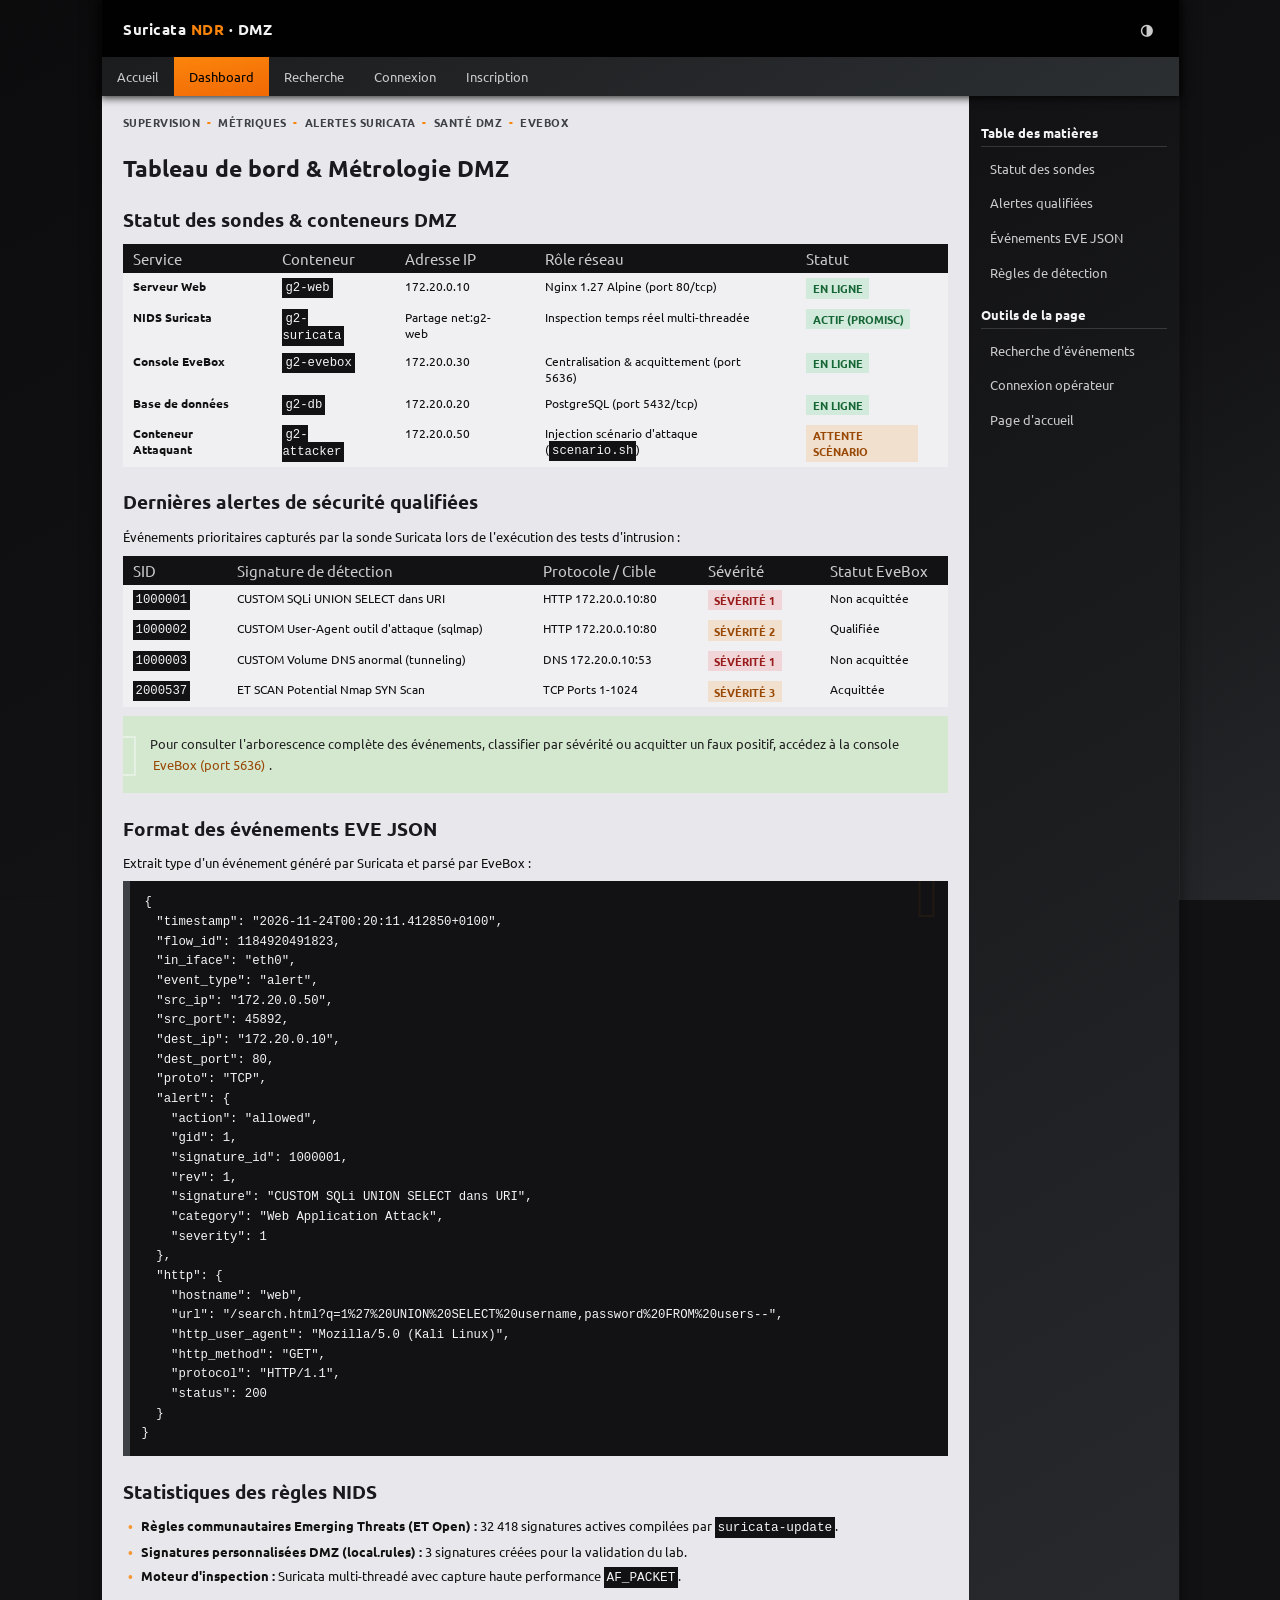
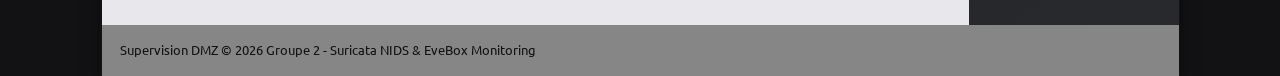
==== dmz/web/dashboard.html @ f6759436 "feat: Finalisation de page web et validation de config du serveur web" ====
<!DOCTYPE html>
<html lang="fr">

<head>
  <meta charset="utf-8">
  <meta name="viewport" content="width=device-width, initial-scale=1.0">
  <title>Tableau de Bord &amp; Métrologie DMZ - Groupe 2</title>
  <link rel="stylesheet" href="style.css">
</head>

<body>

  <!-- ===  HEADER  === -->
  <header>
    <div class="topbar">
      <a href="index.html" class="logo-link">
        <img src="Logo cyber NDR DMZ Suricata futuriste.png" alt="Logo" onerror="this.style.display='none'">
        <span class="site-title">Suricata <span class="accent">NDR</span> · DMZ</span>
      </a>
      <div class="topbar-right">
        <button class="theme-toggle" onclick="document.documentElement.classList.toggle('dark')"
          title="Basculer le thème">&#9681;</button>
        <button class="menu-toggle" onclick="document.querySelector('.navbar').classList.toggle('open')"
          title="Menu">&#9776;</button>
      </div>
    </div>
    <nav class="navbar">
      <a href="index.html">Accueil</a>
      <a href="dashboard.html" class="active">Dashboard</a>
      <a href="search.html">Recherche</a>
      <a href="login.html">Connexion</a>
      <a href="register.html">Inscription</a>
    </nav>
  </header>

  <!-- ===  PAGE BODY  === -->
  <div class="page-body">

    <main>
      <div class="tags">
        <span class="tag">Supervision</span>
        <span class="tag">Métriques</span>
        <span class="tag">Alertes Suricata</span>
        <span class="tag">Santé DMZ</span>
        <span class="tag">EveBox</span>
      </div>

      <h1>Tableau de bord &amp; Métrologie DMZ</h1>

      <!-- Statut des composants -->
      <div class="section" id="sondes">
        <h2>Statut des sondes &amp; conteneurs DMZ</h2>
        <table>
          <thead>
            <tr>
              <th>Service</th>
              <th>Conteneur</th>
              <th>Adresse IP</th>
              <th>Rôle réseau</th>
              <th>Statut</th>
            </tr>
          </thead>
          <tbody>
            <tr>
              <td><strong>Serveur Web</strong></td>
              <td><code>g2-web</code></td>
              <td>172.20.0.10</td>
              <td>Nginx 1.27 Alpine (port 80/tcp)</td>
              <td><span class="badge-status badge-ok">EN LIGNE</span></td>
            </tr>
            <tr>
              <td><strong>NIDS Suricata</strong></td>
              <td><code>g2-suricata</code></td>
              <td>Partage net:g2-web</td>
              <td>Inspection temps réel multi-threadée</td>
              <td><span class="badge-status badge-ok">ACTIF (PROMISC)</span></td>
            </tr>
            <tr>
              <td><strong>Console EveBox</strong></td>
              <td><code>g2-evebox</code></td>
              <td>172.20.0.30</td>
              <td>Centralisation &amp; acquittement (port 5636)</td>
              <td><span class="badge-status badge-ok">EN LIGNE</span></td>
            </tr>
            <tr>
              <td><strong>Base de données</strong></td>
              <td><code>g2-db</code></td>
              <td>172.20.0.20</td>
              <td>PostgreSQL (port 5432/tcp)</td>
              <td><span class="badge-status badge-ok">EN LIGNE</span></td>
            </tr>
            <tr>
              <td><strong>Conteneur Attaquant</strong></td>
              <td><code>g2-attacker</code></td>
              <td>172.20.0.50</td>
              <td>Injection scénario d'attaque (<code>scenario.sh</code>)</td>
              <td><span class="badge-status badge-warn">ATTENTE SCÉNARIO</span></td>
            </tr>
          </tbody>
        </table>
      </div>

      <!-- Alertes qualifiées -->
      <div class="section" id="alertes">
        <h2>Dernières alertes de sécurité qualifiées</h2>
        <p>Événements prioritaires capturés par la sonde Suricata lors de l'exécution des tests d'intrusion :</p>
        <table>
          <thead>
            <tr>
              <th>SID</th>
              <th>Signature de détection</th>
              <th>Protocole / Cible</th>
              <th>Sévérité</th>
              <th>Statut EveBox</th>
            </tr>
          </thead>
          <tbody>
            <tr>
              <td><code>1000001</code></td>
              <td>CUSTOM SQLi UNION SELECT dans URI</td>
              <td>HTTP 172.20.0.10:80</td>
              <td><span class="badge-status badge-crit">SÉVÉRITÉ 1</span></td>
              <td>Non acquittée</td>
            </tr>
            <tr>
              <td><code>1000002</code></td>
              <td>CUSTOM User-Agent outil d'attaque (sqlmap)</td>
              <td>HTTP 172.20.0.10:80</td>
              <td><span class="badge-status badge-warn">SÉVÉRITÉ 2</span></td>
              <td>Qualifiée</td>
            </tr>
            <tr>
              <td><code>1000003</code></td>
              <td>CUSTOM Volume DNS anormal (tunneling)</td>
              <td>DNS 172.20.0.10:53</td>
              <td><span class="badge-status badge-crit">SÉVÉRITÉ 1</span></td>
              <td>Non acquittée</td>
            </tr>
            <tr>
              <td><code>2000537</code></td>
              <td>ET SCAN Potential Nmap SYN Scan</td>
              <td>TCP Ports 1-1024</td>
              <td><span class="badge-status badge-warn">SÉVÉRITÉ 3</span></td>
              <td>Acquittée</td>
            </tr>
          </tbody>
        </table>

        <div class="note tip">
          <p>Pour consulter l'arborescence complète des événements, classifier par sévérité ou acquitter un faux
            positif, accédez à la console <a href="http://127.0.0.1:5636" target="_blank" rel="noopener">EveBox (port
              5636)</a>.</p>
        </div>
      </div>

      <!-- Événement EVE JSON brut -->
      <div class="section" id="eve-json">
        <h2>Format des événements EVE JSON</h2>
        <p>Extrait type d'un événement généré par Suricata et parsé par EveBox :</p>
        <pre><code>{
  "timestamp": "2026-11-24T00:20:11.412850+0100",
  "flow_id": 1184920491823,
  "in_iface": "eth0",
  "event_type": "alert",
  "src_ip": "172.20.0.50",
  "src_port": 45892,
  "dest_ip": "172.20.0.10",
  "dest_port": 80,
  "proto": "TCP",
  "alert": {
    "action": "allowed",
    "gid": 1,
    "signature_id": 1000001,
    "rev": 1,
    "signature": "CUSTOM SQLi UNION SELECT dans URI",
    "category": "Web Application Attack",
    "severity": 1
  },
  "http": {
    "hostname": "web",
    "url": "/search.html?q=1%27%20UNION%20SELECT%20username,password%20FROM%20users--",
    "http_user_agent": "Mozilla/5.0 (Kali Linux)",
    "http_method": "GET",
    "protocol": "HTTP/1.1",
    "status": 200
  }
}</code></pre>
      </div>

      <!-- Règles de détection -->
      <div class="section" id="regles-stats">
        <h2>Statistiques des règles NIDS</h2>
        <ul>
          <li><strong>Règles communautaires Emerging Threats (ET Open) :</strong> 32 418 signatures actives compilées
            par <code>suricata-update</code>.</li>
          <li><strong>Signatures personnalisées DMZ (local.rules) :</strong> 3 signatures créées pour la validation du
            lab.</li>
          <li><strong>Moteur d'inspection :</strong> Suricata multi-threadé avec capture haute performance
            <code>AF_PACKET</code>.
          </li>
        </ul>
      </div>

    </main>

    <!-- ===  SIDEBAR  === -->
    <aside class="sidebar">
      <div class="sidebar-section">
        <h3>Table des matières</h3>
        <ul>
          <li><a href="#sondes">Statut des sondes</a></li>
          <li><a href="#alertes">Alertes qualifiées</a></li>
          <li><a href="#eve-json">Événements EVE JSON</a></li>
          <li><a href="#regles-stats">Règles de détection</a></li>
        </ul>
      </div>

      <div class="sidebar-section">
        <h3>Outils de la page</h3>
        <ul>
          <li><a href="search.html">Recherche d'événements</a></li>
          <li><a href="login.html">Connexion opérateur</a></li>
          <li><a href="index.html">Page d'accueil</a></li>
        </ul>
      </div>
    </aside>

  </div>

  <!-- ===  FOOTER  === -->
  <footer>
    <p>Supervision DMZ &copy; 2026 Groupe 2 - Suricata NIDS &amp; EveBox Monitoring</p>
  </footer>

</body>

</html>
---- dmz/web/style.css ----
/* ======================================================================
   Portail DMZ – Groupe 2 – Suricata & EveBox
   Design « documentation » en gris, dérivé d'ubuntu-fr
   Palette logo : #010101 #121214 #FB850B #F16905 #994906 #4C2406
                  #F4F4F5 #CBCBCC #3D4145 #868686
   ====================================================================== */

/* --- Google Fonts (Ubuntu + Ubuntu Mono) --- */
@import url('https://fonts.googleapis.com/css2?family=Ubuntu:ital,wght@0,400;0,700&family=Ubuntu+Mono&display=swap');

/* ===  1. Variables  === */
:root {
  /* palette logo — neutres */
  --noir-profond: #010101;
  --anthracite: #121214;
  --gris-acier: #3D4145;
  --gris-moyen: #868686;
  --gris-clair: #CBCBCC;
  --blanc: #F4F4F5;
  --gris-cellule: #F0F0F2;
  --texte: #111111;

  /* palette logo — orange */
  --orange-vif: #FB850B;
  --orange-profond: #F16905;
  --orange-brule: #994906;
  --brun-sombre: #4C2406;

  /* tons dérivés pour le contenu clair */
  --fond-contenu: #E8E8EC;
  --gris-titre: #1A1A1E;

  /* notes (tons chauds assortis à la palette) */
  --tip: #D4E8D0;
  --info: #D0DBE8;
  --warning: #F2D6C4;
  --important: #E0E0E4;
  --help: #D8E4D6;

  font-size: min(15px, calc(12px + .3vw));
}

/* ===  2. Reset  === */
*,
*::before,
*::after {
  box-sizing: border-box;
  margin: 0;
  padding: 0;
}

/* ===  3. html / body  === */
html {
  background: linear-gradient(150deg, var(--noir-profond) -100%, var(--anthracite) 60%, var(--gris-acier) 150%) fixed;
  background-color: var(--anthracite);
  font-family: ubuntu, "Trebuchet MS", "Open Sans", sans-serif;
  color: var(--texte);
  min-height: 100%;
}

body {
  width: min(1080px, calc(100% - 0.5rem));
  margin: 0 auto;
  padding-left: 0.1rem;
  padding-right: 0.1rem;
  box-shadow: 0 0 15px rgba(0, 0, 0, .5);
  display: flex;
  flex-direction: column;
  min-height: 100vh;
}

/* ===  4. Header – topbar + navbar  === */
body>header {
  position: sticky;
  top: 0;
  z-index: 100;
  box-shadow: 0 0 8px 2px rgba(0, 0, 0, .8);
}

/* Topbar = #010101, identical to logo background → logo melts in */
.topbar {
  background: var(--noir-profond);
  height: 3.8rem;
  display: flex;
  align-items: center;
  justify-content: space-between;
  padding: 0 1.2rem;
}

.topbar .logo-link {
  display: flex;
  align-items: center;
  gap: .6rem;
  text-decoration: none;
  color: var(--blanc);
  font-size: 1rem;
  font-weight: 700;
}

.topbar .logo-link:hover {
  background: transparent;
}

/* Logo blends seamlessly on #010101 */
.topbar .logo-link img {
  height: 38px;
  width: auto;
  display: block;
  border: none;
  outline: none;
  mix-blend-mode: lighten;
}

.topbar .logo-link .site-title {
  letter-spacing: .5px;
}

.topbar .logo-link .site-title .accent {
  color: var(--orange-vif);
}

.topbar-right {
  display: flex;
  align-items: center;
  gap: 1rem;
}

.topbar-right .theme-toggle {
  background: none;
  border: none;
  color: var(--gris-clair);
  font-size: 1rem;
  cursor: pointer;
  padding: .3rem .5rem;
}

.topbar-right .theme-toggle:hover {
  color: #fff;
}

.navbar {
  background: linear-gradient(150deg, var(--noir-profond) -150%, var(--gris-acier) 200%);
  display: flex;
  align-items: stretch;
  overflow-x: auto;
}

.navbar a {
  display: flex;
  align-items: center;
  padding: 0 1rem;
  height: 2.6rem;
  font-size: .88rem;
  color: var(--gris-clair);
  text-decoration: none;
  white-space: nowrap;
  transition: background .15s, color .15s;
}

.navbar a:hover {
  color: #fff;
  background: var(--gris-acier);
}

.navbar a.active {
  color: var(--noir-profond);
  background: linear-gradient(170deg, var(--orange-vif), var(--orange-profond));
}

/* ===  5. Main: content + sidebar  === */
.page-body {
  display: grid;
  grid-template-columns: 1fr 14rem;
  grid-template-areas: 'content sidebar';
  flex: 1;
}

main {
  grid-area: content;
  background: var(--fond-contenu);
  padding: 1.2rem 1.4rem;
}

/* ===  6. Sidebar  === */
.sidebar {
  grid-area: sidebar;
  background: linear-gradient(150deg, var(--anthracite), var(--gris-acier) 200%);
  color: var(--gris-clair);
  padding: 1rem .8rem;
  overflow-y: auto;
  font-size: .8rem;
}

.sidebar-section {
  margin-bottom: 1.2rem;
}

.sidebar-section h3 {
  font-size: .88rem;
  font-weight: 700;
  color: var(--blanc);
  margin-bottom: .4rem;
  padding-bottom: .25rem;
  border-bottom: 1px solid rgba(255, 255, 255, .15);
}

.sidebar-section ul {
  list-style: none;
  padding-left: 0;
}

.sidebar-section li {
  margin-bottom: .25rem;
}

.sidebar-section ul>li::before,
.sidebar ul>li::before,
.sidebar li::before {
  content: none;
}

.sidebar-section li.level2 {
  padding-left: 1.2em;
}

.sidebar-section a {
  display: block;
  padding: .35rem .6rem;
  color: var(--gris-clair);
  text-decoration: none;
  transition: color .15s, background .15s;
}

.sidebar-section a:hover {
  color: var(--orange-vif);
  background: rgba(255, 255, 255, .08);
}

/* ===  7. Typography  === */
p {
  font-size: .85rem;
  line-height: 1.6em;
  margin: .5em 0;
}

h1,
h2,
h3,
h4,
h5,
h6 {
  color: var(--gris-titre);
  font-weight: bold;
  line-height: 1.4em;
}

h1 {
  font-size: 1.5rem;
  margin: 1em 0 .8em;
}

h2 {
  font-size: 1.25rem;
  margin: 1.2em 0 .6em;
}

h3 {
  font-size: 1.05rem;
  margin: 1em 0 .5em;
}

h4 {
  font-size: .9rem;
  margin: .8em 0 .4em;
}

h5 {
  font-size: .9rem;
  margin: .6em 0 .3em;
}

h6 {
  font-size: .9rem;
  margin: .5em 0 .2em;
}

h1:first-child {
  margin-top: .5em;
}

/* ===  8. Links  === */
a {
  color: var(--orange-brule);
  text-decoration: none;
  padding: .1rem .25rem;
  transition: background .15s, color .15s;
}

a:hover {
  color: #fff;
  background: var(--orange-vif);
}

/* ===  9. Lists  === */
ul,
ol {
  padding-left: 1.2em;
  list-style: none;
}

ul>li,
ol>li {
  position: relative;
  margin-bottom: .3em;
  line-height: 1.6em;
  font-size: .85rem;
}

ul>li::before {
  content: '\2022';
  color: var(--orange-vif);
  opacity: .8;
  position: absolute;
  left: -1em;
  font-weight: bold;
}

ol {
  counter-reset: ol-counter;
}

ol>li {
  counter-increment: ol-counter;
}

ol>li::before {
  content: counter(ol-counter) '.';
  color: var(--orange-vif);
  font-weight: bold;
  font-size: .8em;
  position: absolute;
  left: -1.8em;
  text-align: right;
  width: 1.4em;
}

/* ===  10. Code  === */
code,
pre {
  font-family: "Ubuntu Mono", Consolas, Monaco, "Courier New", monospace;
}

code {
  background: var(--anthracite);
  color: var(--blanc);
  padding: 0 .2rem;
  border-top: .25em solid var(--anthracite);
  border-bottom: .25em solid var(--anthracite);
}

pre {
  background: var(--anthracite);
  color: var(--blanc);
  border-left: .5rem solid var(--gris-acier);
  padding: .8rem;
  overflow-x: auto;
  margin: .6em 0;
  position: relative;
  font-size: .82rem;
  line-height: 1.6em;
}

pre::before {
  content: '\f120';
  font-family: "Font Awesome 6 Free", "Font Awesome 5 Free", FontAwesome, sans-serif;
  font-weight: 900;
  position: absolute;
  top: .4rem;
  right: .6rem;
  font-size: 4rem;
  color: var(--orange-vif);
  opacity: .06;
  pointer-events: none;
}

pre a,
code a {
  color: var(--orange-vif);
}

pre a:hover,
code a:hover {
  background: var(--orange-vif);
  color: var(--noir-profond);
}

pre.file {
  background: #D4D4D8;
  color: #333333;
  border-left-color: var(--gris-clair);
}

/* ===  11. Tables  === */
table {
  border-collapse: collapse;
  width: 100%;
  margin: .6em 0;
}

th {
  background: var(--anthracite);
  color: var(--gris-clair);
  font-weight: normal;
  padding: 5px 10px;
  text-align: left;
}

td {
  background: var(--gris-cellule);
  padding: 5px 10px;
  padding-right: 30px;
  vertical-align: top;
  text-align: left;
  font-size: .82rem;
}

/* ===  12. Blockquote  === */
blockquote {
  background: var(--gris-clair);
  border-left: .5rem solid var(--gris-moyen);
  padding: .8rem;
  margin: .6em 0;
  color: var(--texte);
  position: relative;
}

blockquote::before {
  content: '\f10e';
  font-family: "Font Awesome 6 Free", "Font Awesome 5 Free", FontAwesome, sans-serif;
  font-weight: 900;
  position: absolute;
  right: .6rem;
  top: .4rem;
  font-size: 3rem;
  opacity: .08;
  pointer-events: none;
}

/* ===  13. Notes  === */
.note {
  padding: .8rem .8rem .8rem 1.8rem;
  margin-bottom: .8rem;
  color: #222222;
  position: relative;
  overflow: hidden;
}

.note::before {
  font-family: "Font Awesome 6 Free", "Font Awesome 5 Free", FontAwesome, sans-serif;
  font-weight: 900;
  font-size: 4rem;
  color: rgba(255, 255, 255, .4);
  position: absolute;
  left: -0.3rem;
  top: 50%;
  transform: translateY(-50%);
  pointer-events: none;
}

.note a {
  color: var(--orange-brule);
}

.note a:hover {
  background: var(--orange-brule);
  color: #fff;
}

.note.tip {
  background: var(--tip);
}

.note.tip::before {
  content: '\f0eb';
}

.note.info {
  background: var(--info);
}

.note.info::before {
  content: '\f05a';
}

.note.warning {
  background: var(--warning);
}

.note.warning::before {
  content: '\f256';
}

.note.important {
  background: var(--important);
}

.note.important::before {
  content: '\f06a';
}

.note.help {
  background: var(--help);
}

.note.help::before {
  content: '\f059';
}

/* ===  14. HR  === */
hr {
  border: none;
  border-top: 1px solid rgba(61, 65, 69, .35);
  margin: 1em 0;
}

/* ===  15. Tags / Labels  === */
.tags {
  background: none;
  padding: 0;
  margin-bottom: .8rem;
  display: flex;
  flex-wrap: wrap;
  align-items: center;
  gap: 0;
}

.tags a,
.tag {
  display: inline-flex;
  align-items: center;
  font-size: .75rem;
  text-transform: uppercase;
  background: none;
  color: var(--gris-acier);
  padding: 0;
  border-radius: 0;
  letter-spacing: .5px;
  font-weight: 700;
  transition: color .15s;
}

.tag+.tag::before,
.tags a+a::before,
.tags a+.tag::before,
.tags .tag+a::before {
  content: '-';
  color: var(--orange-vif);
  margin: 0 .45rem;
  font-weight: 700;
}

.tags a:hover,
.tag:hover {
  background: none;
  color: var(--orange-vif);
}

/* ===  16. Footer  === */
body>footer {
  background: var(--gris-moyen);
  color: var(--texte);
  padding: .6rem 1.2rem;
  font-size: .75rem;
  line-height: 1.4;
}

body>footer a {
  color: var(--anthracite);
  font-weight: 700;
}

body>footer a:hover {
  background: var(--orange-vif);
  color: var(--noir-profond);
}

/* ===  17. Forms  === */
.form-group {
  margin-bottom: 1rem;
}

.form-label {
  display: block;
  font-size: .8rem;
  font-weight: 700;
  color: var(--gris-titre);
  margin-bottom: .25rem;
}

input[type="text"],
input[type="email"],
input[type="password"],
input[type="search"],
select,
textarea {
  width: 100%;
  padding: .5rem .8rem;
  background: #fff;
  border: 1px solid var(--gris-moyen);
  color: var(--texte);
  font-size: .85rem;
  font-family: inherit;
  outline: none;
  transition: border-color .15s;
}

select {
  cursor: pointer;
}

textarea {
  resize: vertical;
  min-height: 80px;
}

input[type="text"]:focus,
input[type="email"]:focus,
input[type="password"]:focus,
input[type="search"]:focus,
select:focus,
textarea:focus {
  border-color: var(--orange-vif);
}

input::placeholder,
textarea::placeholder {
  color: var(--gris-moyen);
}

/* Stat Grid / Dashboard */
.stat-grid {
  display: grid;
  grid-template-columns: repeat(auto-fit, minmax(180px, 1fr));
  gap: .8rem;
  margin: 1rem 0 1.5rem;
}

.stat-card {
  background: var(--gris-cellule);
  padding: .8rem 1rem;
  border-left: 3px solid var(--orange-vif);
}

.stat-value {
  font-size: 1.35rem;
  font-weight: 700;
  color: var(--gris-titre);
  line-height: 1.2;
}

.stat-label {
  font-size: .7rem;
  text-transform: uppercase;
  color: var(--gris-moyen);
  font-weight: 700;
  letter-spacing: .5px;
  margin-top: .2rem;
}

.badge-status {
  display: inline-block;
  padding: .15rem .45rem;
  font-size: .7rem;
  font-weight: 700;
}

.badge-ok {
  background: rgba(34, 197, 94, .15);
  color: #166534;
}

.badge-warn {
  background: rgba(251, 133, 11, .15);
  color: var(--orange-brule);
}

.badge-crit {
  background: rgba(239, 68, 68, .15);
  color: #991b1b;
}

html.dark .stat-card {
  background: #1E1E20;
}

html.dark .stat-value {
  color: var(--blanc);
}

html.dark .stat-label {
  color: var(--gris-clair);
}

html.dark .badge-ok {
  background: rgba(34, 197, 94, .25);
  color: #86efac;
}

html.dark .badge-warn {
  background: rgba(251, 133, 11, .25);
  color: var(--orange-vif);
}

html.dark .badge-crit {
  background: rgba(239, 68, 68, .25);
  color: #fca5a5;
}

html.dark input[type="text"],
html.dark input[type="email"],
html.dark input[type="password"],
html.dark input[type="search"],
html.dark select,
html.dark textarea {
  background: var(--noir-profond);
  border-color: var(--gris-acier);
  color: #DDDDDD;
}

button,
.btn {
  display: inline-flex;
  align-items: center;
  gap: .4rem;
  padding: .45rem 1rem;
  background: var(--anthracite);
  color: var(--gris-clair);
  border: none;
  font-size: .85rem;
  font-family: inherit;
  font-weight: 700;
  cursor: pointer;
  transition: background .15s, color .15s;
}

button:hover,
.btn:hover {
  background: var(--orange-vif);
  color: var(--noir-profond);
}

/* ===  18. Utility  === */
.section {
  margin-bottom: 1.2rem;
}

.flex-row {
  display: flex;
  gap: .6rem;
  flex-wrap: wrap;
  align-items: center;
}

strong {
  font-weight: 700;
}

/* ===  19. Responsive  === */

/* sidebar collapses ≤1000px */
@media (max-width: 1000px) {
  body {
    width: 100%;
  }

  .page-body {
    grid-template-columns: 1fr;
    grid-template-areas: 'content';
  }

  .sidebar {
    display: none;
  }

  .sidebar.open {
    display: block;
    position: fixed;
    top: 0;
    right: 0;
    bottom: 0;
    width: 16rem;
    z-index: 200;
  }

  .sidebar-toggle {
    display: inline-flex;
  }
}

@media (min-width: 1001px) {
  .sidebar-toggle {
    display: none;
  }
}

/* mobile nav ≤607px */
@media (max-width: 607px) {
  .navbar {
    display: none;
  }

  .navbar.open {
    display: flex;
    flex-direction: column;
    position: fixed;
    inset: 0;
    z-index: 300;
    background: linear-gradient(150deg, var(--orange-brule) -100%, var(--anthracite) 150%);
    align-items: center;
    justify-content: center;
    gap: .5rem;
  }

  .navbar.open a {
    font-size: 1.2rem;
    height: auto;
    padding: .8rem 2rem;
    color: var(--blanc);
  }

  .menu-toggle {
    display: inline-flex;
  }
}

@media (min-width: 608px) {
  .menu-toggle {
    display: none;
  }
}

/* short viewports */
@media (min-width: 608px) and (max-height: 800px) {
  body>header {
    top: -3.8rem;
  }
}

/* ===  20. Dark theme  === */
html.dark {
  background: linear-gradient(150deg, var(--noir-profond) 0%, var(--anthracite) 60%, var(--noir-profond) 120%) fixed;
  color: #DDDDDD;
}

html.dark main {
  background: #141416;
}

html.dark h1,
html.dark h2,
html.dark h3,
html.dark h4,
html.dark h5,
html.dark h6 {
  color: var(--blanc);
}

html.dark a {
  color: var(--orange-vif);
}

html.dark a:hover {
  color: var(--noir-profond);
  background: var(--orange-vif);
}

html.dark code,
html.dark pre {
  background: var(--noir-profond);
}

html.dark pre {
  border-left-color: var(--gris-acier);
}

html.dark td {
  background: #1E1E20;
}

html.dark blockquote {
  background: var(--gris-acier);
  border-left-color: var(--gris-moyen);
}

html.dark .note {
  color: var(--blanc);
}

html.dark .note a {
  color: var(--orange-vif);
}

html.dark .note a:hover {
  background: var(--orange-vif);
  color: var(--noir-profond);
}

html.dark .note.tip {
  background: #2A3A28;
}

html.dark .note.info {
  background: #2A3040;
}

html.dark .note.warning {
  background: #3E2820;
}

html.dark .note.important {
  background: var(--gris-acier);
}

html.dark .note.help {
  background: #2E3A2C;
}

html.dark .tags {
  background: none;
}

html.dark .tags a,
html.dark .tag {
  background: none;
  color: var(--gris-clair);
}

html.dark body>footer {
  background: #222224;
  color: var(--gris-clair);
}

html.dark input[type="text"],
html.dark input[type="password"],
html.dark input[type="search"] {
  background: var(--noir-profond);
  border-color: var(--gris-acier);
  color: #DDDDDD;
}

html.dark .form-label {
  color: var(--gris-clair);
}

html.dark .sidebar {
  background: linear-gradient(150deg, var(--noir-profond), var(--gris-acier) 300%);
}

html.dark p,
html.dark li {
  color: #DDDDDD;
}
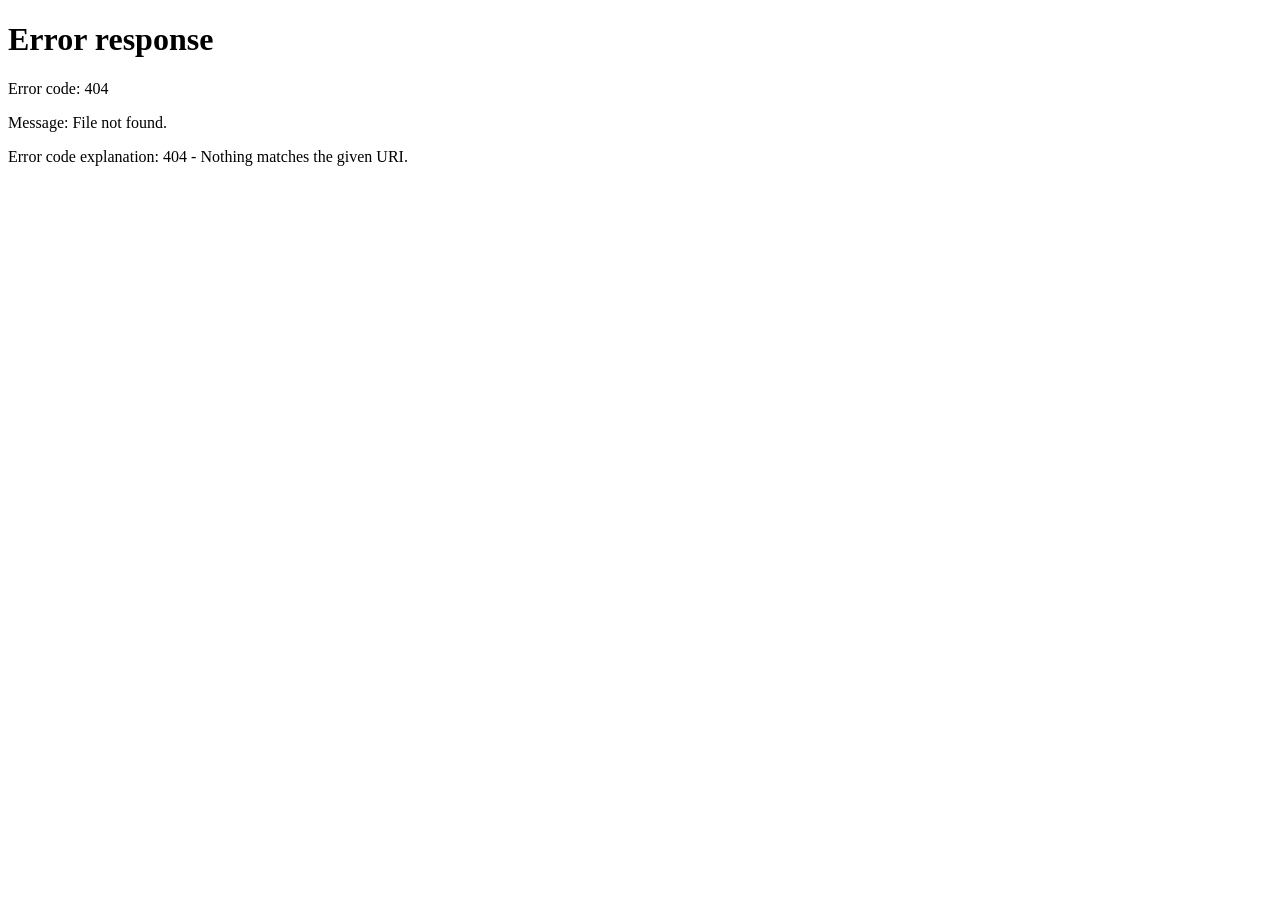
==== commit 5b92e556: "feat(dmz): ajout de l'API FastAPI, du reverse proxy Nginx et de l'authentification - Ajout du servic" ====
--- a/dmz/web/dashboard.html
+++ b/dmz/web/dashboard.html
@@ -4,7 +4,7 @@
 <head>
   <meta charset="utf-8">
   <meta name="viewport" content="width=device-width, initial-scale=1.0">
-  <title>Tableau de Bord &amp; Métrologie DMZ - Groupe 2</title>
+  <title>Ressources &amp; Projets d'apprentissage - NDR DMZ</title>
   <link rel="stylesheet" href="style.css">
 </head>
 
@@ -12,22 +12,11 @@
 
   <!-- ===  HEADER  === -->
   <header>
-    <div class="topbar">
-      <a href="index.html" class="logo-link">
-        <img src="Logo cyber NDR DMZ Suricata futuriste.png" alt="Logo" onerror="this.style.display='none'">
-        <span class="site-title">Suricata <span class="accent">NDR</span> · DMZ</span>
-      </a>
-      <div class="topbar-right">
-        <button class="theme-toggle" onclick="document.documentElement.classList.toggle('dark')"
-          title="Basculer le thème">&#9681;</button>
-        <button class="menu-toggle" onclick="document.querySelector('.navbar').classList.toggle('open')"
-          title="Menu">&#9776;</button>
-      </div>
-    </div>
+    <button class="menu-toggle" onclick="document.querySelector('.navbar').classList.toggle('open')"
+      title="Menu">&#9776;</button>
     <nav class="navbar">
       <a href="index.html">Accueil</a>
       <a href="dashboard.html" class="active">Dashboard</a>
-      <a href="search.html">Recherche</a>
       <a href="login.html">Connexion</a>
       <a href="register.html">Inscription</a>
     </nav>
@@ -38,189 +27,116 @@
 
     <main>
       <div class="tags">
-        <span class="tag">Supervision</span>
-        <span class="tag">Métriques</span>
-        <span class="tag">Alertes Suricata</span>
-        <span class="tag">Santé DMZ</span>
+        <span class="tag">Ressources</span>
+        <span class="tag">Documentation</span>
+        <span class="tag">Suricata</span>
         <span class="tag">EveBox</span>
+        <span class="tag">Projets</span>
       </div>
 
-      <h1>Tableau de bord &amp; Métrologie DMZ</h1>
+      <h1>Documentation de référence - NDR DMZ (Suricata + EveBox)</h1>
 
-      <!-- Statut des composants -->
-      <div class="section" id="sondes">
-        <h2>Statut des sondes &amp; conteneurs DMZ</h2>
-        <table>
-          <thead>
-            <tr>
-              <th>Service</th>
-              <th>Conteneur</th>
-              <th>Adresse IP</th>
-              <th>Rôle réseau</th>
-              <th>Statut</th>
-            </tr>
-          </thead>
-          <tbody>
-            <tr>
-              <td><strong>Serveur Web</strong></td>
-              <td><code>g2-web</code></td>
-              <td>172.20.0.10</td>
-              <td>Nginx 1.27 Alpine (port 80/tcp)</td>
-              <td><span class="badge-status badge-ok">EN LIGNE</span></td>
-            </tr>
-            <tr>
-              <td><strong>NIDS Suricata</strong></td>
-              <td><code>g2-suricata</code></td>
-              <td>Partage net:g2-web</td>
-              <td>Inspection temps réel multi-threadée</td>
-              <td><span class="badge-status badge-ok">ACTIF (PROMISC)</span></td>
-            </tr>
-            <tr>
-              <td><strong>Console EveBox</strong></td>
-              <td><code>g2-evebox</code></td>
-              <td>172.20.0.30</td>
-              <td>Centralisation &amp; acquittement (port 5636)</td>
-              <td><span class="badge-status badge-ok">EN LIGNE</span></td>
-            </tr>
-            <tr>
-              <td><strong>Base de données</strong></td>
-              <td><code>g2-db</code></td>
-              <td>172.20.0.20</td>
-              <td>PostgreSQL (port 5432/tcp)</td>
-              <td><span class="badge-status badge-ok">EN LIGNE</span></td>
-            </tr>
-            <tr>
-              <td><strong>Conteneur Attaquant</strong></td>
-              <td><code>g2-attacker</code></td>
-              <td>172.20.0.50</td>
-              <td>Injection scénario d'attaque (<code>scenario.sh</code>)</td>
-              <td><span class="badge-status badge-warn">ATTENTE SCÉNARIO</span></td>
-            </tr>
-          </tbody>
-        </table>
+      <!-- Projets associés -->
+      <div class="section" id="projets">
+        <h2>Projets &amp; Outils complémentaires</h2>
+        <ul>
+          <li><a href="https://github.com/VISCHENZISCH/PacketPhantom" target="_blank" rel="noopener">PacketPhantom</a> : outil CLI d'exploration, de capture et de manipulation de paquets réseau pour comprendre et tester le trafic bas niveau</li>
+          <li><a href="https://github.com/VISCHENZISCH/ForensicTool" target="_blank" rel="noopener">ForensicTool</a> : outil d'investigation numérique dédié à l'analyse d'artefacts et à la collecte de preuves techniques</li>
+          <li><a href="https://github.com/VISCHENZISCH/SecurePipeline" target="_blank" rel="noopener">SecurePipeline</a> : outil CLI DevSecOps multi-stack, sécurisation des chaînes CI/CD et intégration automatisée des contrôles de sécurité applicative</li>
+          <li><a href="https://fileora-view.netlify.app/" target="_blank" rel="noopener">Fileora View</a> : interface web légère pour inspecter, prévisualiser et explorer des fichiers directement en ligne</li>
+        </ul>
       </div>
 
-      <!-- Alertes qualifiées -->
-      <div class="section" id="alertes">
-        <h2>Dernières alertes de sécurité qualifiées</h2>
-        <p>Événements prioritaires capturés par la sonde Suricata lors de l'exécution des tests d'intrusion :</p>
-        <table>
-          <thead>
-            <tr>
-              <th>SID</th>
-              <th>Signature de détection</th>
-              <th>Protocole / Cible</th>
-              <th>Sévérité</th>
-              <th>Statut EveBox</th>
-            </tr>
-          </thead>
-          <tbody>
-            <tr>
-              <td><code>1000001</code></td>
-              <td>CUSTOM SQLi UNION SELECT dans URI</td>
-              <td>HTTP 172.20.0.10:80</td>
-              <td><span class="badge-status badge-crit">SÉVÉRITÉ 1</span></td>
-              <td>Non acquittée</td>
-            </tr>
-            <tr>
-              <td><code>1000002</code></td>
-              <td>CUSTOM User-Agent outil d'attaque (sqlmap)</td>
-              <td>HTTP 172.20.0.10:80</td>
-              <td><span class="badge-status badge-warn">SÉVÉRITÉ 2</span></td>
-              <td>Qualifiée</td>
-            </tr>
-            <tr>
-              <td><code>1000003</code></td>
-              <td>CUSTOM Volume DNS anormal (tunneling)</td>
-              <td>DNS 172.20.0.10:53</td>
-              <td><span class="badge-status badge-crit">SÉVÉRITÉ 1</span></td>
-              <td>Non acquittée</td>
-            </tr>
-            <tr>
-              <td><code>2000537</code></td>
-              <td>ET SCAN Potential Nmap SYN Scan</td>
-              <td>TCP Ports 1-1024</td>
-              <td><span class="badge-status badge-warn">SÉVÉRITÉ 3</span></td>
-              <td>Acquittée</td>
-            </tr>
-          </tbody>
-        </table>
-
-        <div class="note tip">
-          <p>Pour consulter l'arborescence complète des événements, classifier par sévérité ou acquitter un faux
-            positif, accédez à la console <a href="http://127.0.0.1:5636" target="_blank" rel="noopener">EveBox (port
-              5636)</a>.</p>
-        </div>
+      <!-- Suricata -->
+      <div class="section" id="suricata">
+        <h2>Suricata (détection)</h2>
+        <ul>
+          <li><a href="https://docs.suricata.io/en/latest/" target="_blank" rel="noopener">Documentation officielle (guide utilisateur)</a> : installation, configuration, <code>suricata.yaml</code></li>
+          <li><a href="https://docs.suricata.io/en/latest/rules/" target="_blank" rel="noopener">Écriture des règles</a> : syntaxe, actions, options, <code>threshold</code></li>
+          <li><a href="https://docs.suricata.io/en/latest/rules/http-keywords.html" target="_blank" rel="noopener">Mots-clés HTTP</a> : <code>http.uri</code>, <code>http.user_agent</code>, utiles pour les règles 1 et 2</li>
+          <li><a href="https://docs.suricata.io/en/latest/output/eve/eve-json-format.html" target="_blank" rel="noopener">Format de sortie Eve JSON</a> : structure d'<code>eve.json</code> (alertes, <code>stats</code>, <code>dns</code>, <code>http</code>)</li>
+          <li><a href="https://docs.suricata.io/en/latest/output/eve/eve-json-output.html" target="_blank" rel="noopener">Sortie Eve JSON (configuration)</a> : activer les types d'événements</li>
+        </ul>
       </div>
 
-      <!-- Événement EVE JSON brut -->
-      <div class="section" id="eve-json">
-        <h2>Format des événements EVE JSON</h2>
-        <p>Extrait type d'un événement généré par Suricata et parsé par EveBox :</p>
-        <pre><code>{
-  "timestamp": "2026-11-24T00:20:11.412850+0100",
-  "flow_id": 1184920491823,
-  "in_iface": "eth0",
-  "event_type": "alert",
-  "src_ip": "172.20.0.50",
-  "src_port": 45892,
-  "dest_ip": "172.20.0.10",
-  "dest_port": 80,
-  "proto": "TCP",
-  "alert": {
-    "action": "allowed",
-    "gid": 1,
-    "signature_id": 1000001,
-    "rev": 1,
-    "signature": "CUSTOM SQLi UNION SELECT dans URI",
-    "category": "Web Application Attack",
-    "severity": 1
-  },
-  "http": {
-    "hostname": "web",
-    "url": "/search.html?q=1%27%20UNION%20SELECT%20username,password%20FROM%20users--",
-    "http_user_agent": "Mozilla/5.0 (Kali Linux)",
-    "http_method": "GET",
-    "protocol": "HTTP/1.1",
-    "status": 200
-  }
-}</code></pre>
+      <!-- EveBox -->
+      <div class="section" id="evebox">
+        <h2>EveBox (console d'alertes)</h2>
+        <ul>
+          <li><a href="https://github.com/jasonish/evebox" target="_blank" rel="noopener">Dépôt GitHub d'EveBox</a> : point d'entrée principal, avec le lien vers la documentation</li>
+          <li><a href="https://docs.rs/crate/evebox/latest/source/doc/server-running.rst" target="_blank" rel="noopener">Documentation d'exécution du serveur</a> : lancement, entrée <code>eve.json</code>, authentification</li>
+        </ul>
       </div>
 
-      <!-- Règles de détection -->
-      <div class="section" id="regles-stats">
-        <h2>Statistiques des règles NIDS</h2>
+      <!-- Règles ET Open -->
+      <div class="section" id="et-open">
+        <h2>Règles ET Open et mise à jour</h2>
         <ul>
-          <li><strong>Règles communautaires Emerging Threats (ET Open) :</strong> 32 418 signatures actives compilées
-            par <code>suricata-update</code>.</li>
-          <li><strong>Signatures personnalisées DMZ (local.rules) :</strong> 3 signatures créées pour la validation du
-            lab.</li>
-          <li><strong>Moteur d'inspection :</strong> Suricata multi-threadé avec capture haute performance
-            <code>AF_PACKET</code>.
-          </li>
+          <li><a href="https://rules.emergingthreats.net/" target="_blank" rel="noopener">Emerging Threats (Proofpoint)</a> : jeu de règles ET Open</li>
+          <li><a href="https://suricata-update.readthedocs.io/" target="_blank" rel="noopener">Documentation de suricata-update</a> : télécharger et activer les règles</li>
         </ul>
+      </div>
+
+      <!-- Docker, cibles et notifications -->
+      <div class="section" id="docker">
+        <h2>Docker, cibles et notifications</h2>
+        <ul>
+          <li><a href="https://docs.docker.com/compose/" target="_blank" rel="noopener">Docker Compose</a> : syntaxe du fichier, réseaux, volumes, <code>network_mode</code></li>
+          <li><a href="https://docs.docker.com/reference/compose-file/" target="_blank" rel="noopener">Référence du fichier Compose</a> : <code>cap_add</code>, <code>read_only</code>, <code>security_opt</code></li>
+          <li><a href="https://mailpit.axllent.org/docs/" target="_blank" rel="noopener">Mailpit</a> : serveur SMTP de test pour les notifications e-mail</li>
+          <li><a href="https://grafana.com/docs/grafana/latest/alerting/" target="_blank" rel="noopener">Grafana Alerting</a> : alerting et dashboards, si Grafana est conservé</li>
+          <li><a href="https://nginx.org/en/docs/" target="_blank" rel="noopener">Nginx</a> et <a href="https://www.postgresql.org/docs/" target="_blank" rel="noopener">PostgreSQL</a> : conteneurs cibles</li>
+        </ul>
+      </div>
+
+      <!-- Outils de l'attaquant -->
+      <div class="section" id="attaquant">
+        <h2>Outils de l'attaquant</h2>
+        <ul>
+          <li><a href="https://nmap.org/docs.html" target="_blank" rel="noopener">Nmap</a> : scans SYN (<code>-sS</code>) et de versions (<code>-sV</code>)</li>
+          <li><a href="https://github.com/sqlmapproject/sqlmap/wiki/Usage" target="_blank" rel="noopener">sqlmap</a> : options d'utilisation, pour le scénario d'injection SQL</li>
+        </ul>
+      </div>
+
+      <!-- Conseils & Remarque -->
+      <div class="section" id="conseils">
+        <h2>Conseils</h2>
+        <ul>
+          <li>Pour les règles personnalisées, partir des mots-clés HTTP et tester avec <code>suricata -T -c suricata.yaml</code>.</li>
+          <li>Pour l'image Docker de Suricata, partir de l'image officielle d'OISF ou de celle de Jason Ish (auteur d'EveBox), et vérifier leur page sur Docker Hub avant de fixer la version.</li>
+        </ul>
+
+        <div class="note tip" style="margin-top: 1.2rem;">
+          <p><strong>Remarque :</strong> Les liens Suricata et EveBox ont été vérifiés par recherche.</p>
+        </div>
       </div>
 
     </main>
 
     <!-- ===  SIDEBAR  === -->
-    <aside class="sidebar">
+    <aside class="sidebar" id="controls">
+      <button class="sidebar-toggle" onclick="this.closest('.sidebar').classList.remove('open')"
+        title="Fermer">&times;</button>
+
       <div class="sidebar-section">
         <h3>Table des matières</h3>
         <ul>
-          <li><a href="#sondes">Statut des sondes</a></li>
-          <li><a href="#alertes">Alertes qualifiées</a></li>
-          <li><a href="#eve-json">Événements EVE JSON</a></li>
-          <li><a href="#regles-stats">Règles de détection</a></li>
+          <li><a href="#projets">Projets complémentaires</a></li>
+          <li><a href="#suricata">Suricata (détection)</a></li>
+          <li><a href="#evebox">EveBox (alertes)</a></li>
+          <li><a href="#et-open">Règles ET Open</a></li>
+          <li><a href="#docker">Docker &amp; cibles</a></li>
+          <li><a href="#attaquant">Outils de l'attaquant</a></li>
+          <li><a href="#conseils">Conseils</a></li>
         </ul>
       </div>
 
       <div class="sidebar-section">
         <h3>Outils de la page</h3>
         <ul>
-          <li><a href="search.html">Recherche d'événements</a></li>
-          <li><a href="login.html">Connexion opérateur</a></li>
           <li><a href="index.html">Page d'accueil</a></li>
+          <li><a href="login.html">Connexion</a></li>
+          <li><a href="register.html">Inscription</a></li>
         </ul>
       </div>
     </aside>
@@ -229,9 +145,10 @@
 
   <!-- ===  FOOTER  === -->
   <footer>
-    <p>Supervision DMZ &copy; 2026 Groupe 2 - Suricata NIDS &amp; EveBox Monitoring</p>
+    <p>Ressources NDR DMZ · Suricata &amp; EveBox - Documentation d'apprentissage</p>
   </footer>
 
+<script src="auth.js"></script>
 </body>
 
-</html>+</html>
--- a/dmz/web/style.css
+++ b/dmz/web/style.css
@@ -1,600 +1,601 @@
-/* ======================================================================
-   Portail DMZ – Groupe 2 – Suricata & EveBox
-   Design « documentation » en gris, dérivé d'ubuntu-fr
-   Palette logo : #010101 #121214 #FB850B #F16905 #994906 #4C2406
-                  #F4F4F5 #CBCBCC #3D4145 #868686
-   ====================================================================== */
-
-/* --- Google Fonts (Ubuntu + Ubuntu Mono) --- */
-@import url('https://fonts.googleapis.com/css2?family=Ubuntu:ital,wght@0,400;0,700&family=Ubuntu+Mono&display=swap');
-
-/* ===  1. Variables  === */
+@import url('https://fonts.googleapis.com/css2?family=Ubuntu:ital,wght@0,400;0,700;1,400;1,700&family=Ubuntu+Mono:ital,wght@0,400;0,700;1,400&display=swap');
+
 :root {
-  /* palette logo — neutres */
-  --noir-profond: #010101;
-  --anthracite: #121214;
-  --gris-acier: #3D4145;
-  --gris-moyen: #868686;
-  --gris-clair: #CBCBCC;
-  --blanc: #F4F4F5;
-  --gris-cellule: #F0F0F2;
-  --texte: #111111;
-
-  /* palette logo — orange */
-  --orange-vif: #FB850B;
-  --orange-profond: #F16905;
-  --orange-brule: #994906;
-  --brun-sombre: #4C2406;
-
-  /* tons dérivés pour le contenu clair */
-  --fond-contenu: #E8E8EC;
-  --gris-titre: #1A1A1E;
-
-  /* notes (tons chauds assortis à la palette) */
-  --tip: #D4E8D0;
-  --info: #D0DBE8;
-  --warning: #F2D6C4;
-  --important: #E0E0E4;
-  --help: #D8E4D6;
-
-  font-size: min(15px, calc(12px + .3vw));
-}
-
-/* ===  2. Reset  === */
+  /* Palette Light Mode Suricata NDR */
+  --bg-page: #eef2f6;
+  --surface: #ffffff;
+  --surface-alt: #f8fafc;
+  --surface-muted: #f1f5f9;
+  --border: #cbd5e1;
+  --border-light: #e2e8f0;
+
+  --header-top: #0f172a;
+  --header-nav: #1e293b;
+
+  --titre: #0f172a;
+  --texte: #1e293b;
+  --texte-doux: #475569;
+
+  /* Accents cybersécurité */
+  --sarcelle: #0f766e;
+  --sarcelle-vive: #14b8a6;
+  --sarcelle-hover: #115e59;
+  --acier: #0369a1;
+  --ambre: #b45309;
+  --rose: #be123c;
+
+  /* Notes */
+  --tip-bg: #ecfdf5;
+  --tip-border: #10b981;
+  --info-bg: #eff6ff;
+  --info-border: #3b82f6;
+  --warn-bg: #fffbeb;
+  --warn-border: #f59e0b;
+  --crit-bg: #fff1f2;
+  --crit-border: #f43f5e;
+
+  font-size: min(18px, calc(13px + .5vw));
+}
+
 *,
 *::before,
 *::after {
   box-sizing: border-box;
-  margin: 0;
+}
+
+html {
+  min-height: 100%;
+  background: var(--bg-page);
+  background: linear-gradient(150deg, #e2e8f0 0%, #f1f5f9 55%, #dfecea 100%) fixed;
+  font-family: 'Ubuntu', "Trebuchet MS", "Open Sans", sans-serif;
+  color: var(--texte);
+  -webkit-font-smoothing: antialiased;
+  scroll-behavior: smooth;
+}
+
+body {
+  width: calc(100% - 30%);
+  min-height: 100vh;
+  margin: 0 auto;
   padding: 0;
-}
-
-/* ===  3. html / body  === */
-html {
-  background: linear-gradient(150deg, var(--noir-profond) -100%, var(--anthracite) 60%, var(--gris-acier) 150%) fixed;
-  background-color: var(--anthracite);
-  font-family: ubuntu, "Trebuchet MS", "Open Sans", sans-serif;
-  color: var(--texte);
-  min-height: 100%;
-}
-
-body {
-  width: min(1080px, calc(100% - 0.5rem));
-  margin: 0 auto;
-  padding-left: 0.1rem;
-  padding-right: 0.1rem;
-  box-shadow: 0 0 15px rgba(0, 0, 0, .5);
+  background: var(--surface);
+  box-shadow: 0 4px 24px rgba(15, 23, 42, .08);
   display: flex;
   flex-direction: column;
-  min-height: 100vh;
-}
-
-/* ===  4. Header – topbar + navbar  === */
+  font-size: .9rem;
+  line-height: 1.6em;
+}
+
+/* ─── EN-TÊTE COLLANT ─── */
 body>header {
   position: sticky;
   top: 0;
   z-index: 100;
-  box-shadow: 0 0 8px 2px rgba(0, 0, 0, .8);
-}
-
-/* Topbar = #010101, identical to logo background → logo melts in */
+  box-shadow: 0 2px 10px rgba(15, 23, 42, .15);
+}
+
 .topbar {
-  background: var(--noir-profond);
-  height: 3.8rem;
+  height: 4.2rem;
+  padding: 0 1.6rem;
+  background: var(--header-top);
   display: flex;
   align-items: center;
   justify-content: space-between;
-  padding: 0 1.2rem;
 }
 
 .topbar .logo-link {
-  display: flex;
+  display: inline-flex;
   align-items: center;
-  gap: .6rem;
+  gap: .75rem;
+  color: #ffffff;
+  font-size: 1.15rem;
+  font-weight: bold;
   text-decoration: none;
-  color: var(--blanc);
-  font-size: 1rem;
-  font-weight: 700;
 }
 
 .topbar .logo-link:hover {
   background: transparent;
-}
-
-/* Logo blends seamlessly on #010101 */
+  color: #ffffff;
+}
+
 .topbar .logo-link img {
-  height: 38px;
+  display: block;
   width: auto;
-  display: block;
-  border: none;
-  outline: none;
+  height: 2.5rem;
   mix-blend-mode: lighten;
 }
 
-.topbar .logo-link .site-title {
-  letter-spacing: .5px;
-}
-
-.topbar .logo-link .site-title .accent {
-  color: var(--orange-vif);
+.site-title .accent {
+  color: #2dd4bf;
 }
 
 .topbar-right {
   display: flex;
   align-items: center;
-  gap: 1rem;
-}
-
-.topbar-right .theme-toggle {
-  background: none;
-  border: none;
-  color: var(--gris-clair);
-  font-size: 1rem;
+  gap: .4rem;
+}
+
+.menu-toggle,
+.sidebar-toggle {
+  display: inline-grid;
+  place-items: center;
+  width: 2.4rem;
+  height: 2.4rem;
+  padding: 0;
+  border: 1px solid rgba(255, 255, 255, .25);
+  border-radius: 4px;
+  background: var(--header-nav);
+  color: #ffffff;
   cursor: pointer;
-  padding: .3rem .5rem;
-}
-
-.topbar-right .theme-toggle:hover {
-  color: #fff;
+  font-size: 1.1rem;
+}
+
+.menu-toggle:hover,
+.sidebar-toggle:hover {
+  background: var(--sarcelle);
+  border-color: var(--sarcelle);
 }
 
 .navbar {
-  background: linear-gradient(150deg, var(--noir-profond) -150%, var(--gris-acier) 200%);
   display: flex;
   align-items: stretch;
-  overflow-x: auto;
+  min-height: 2.9rem;
+  padding: 0 1rem;
+  background: var(--header-nav);
 }
 
 .navbar a {
   display: flex;
   align-items: center;
-  padding: 0 1rem;
-  height: 2.6rem;
-  font-size: .88rem;
-  color: var(--gris-clair);
+  height: 2.9rem;
+  padding: 0 1.1rem;
+  color: #cbd5e1;
+  font-size: 1rem;
   text-decoration: none;
-  white-space: nowrap;
-  transition: background .15s, color .15s;
+  border-bottom: 0;
+  transition: background-color 120ms ease, color 120ms ease;
 }
 
 .navbar a:hover {
-  color: #fff;
-  background: var(--gris-acier);
+  background: rgba(255, 255, 255, .08);
+  color: #ffffff;
 }
 
 .navbar a.active {
-  color: var(--noir-profond);
-  background: linear-gradient(170deg, var(--orange-vif), var(--orange-profond));
-}
-
-/* ===  5. Main: content + sidebar  === */
+  color: #ffffff;
+  font-weight: bold;
+  background: linear-gradient(170deg, var(--sarcelle), var(--acier));
+}
+
+/* ─── CONTENU EN DEUX COLONNES ─── */
 .page-body {
   display: grid;
-  grid-template-columns: 1fr 14rem;
+  grid-template-columns: minmax(0, 1fr) 14rem;
   grid-template-areas: 'content sidebar';
   flex: 1;
+  background: var(--surface);
 }
 
 main {
   grid-area: content;
-  background: var(--fond-contenu);
-  padding: 1.2rem 1.4rem;
-}
-
-/* ===  6. Sidebar  === */
-.sidebar {
+  min-width: 0;
+  padding: 1.8rem;
+  background: var(--surface);
+  color: var(--texte);
+}
+
+/* ─── BARRE LATÉRALE (#controls) ─── */
+.sidebar,
+#controls {
   grid-area: sidebar;
-  background: linear-gradient(150deg, var(--anthracite), var(--gris-acier) 200%);
-  color: var(--gris-clair);
-  padding: 1rem .8rem;
+  width: 14rem;
+  padding: 1.5rem 1.2rem;
+  background: linear-gradient(180deg, var(--surface-alt) 0%, #ebf5f3 100%);
+  border-left: 1px solid var(--border-light);
+  color: var(--texte-doux);
   overflow-y: auto;
-  font-size: .8rem;
-}
-
-.sidebar-section {
-  margin-bottom: 1.2rem;
+}
+
+.sidebar-section+.sidebar-section {
+  margin-top: 1.4rem;
+  padding-top: 1.2rem;
+  border-top: 1px solid var(--border-light);
 }
 
 .sidebar-section h3 {
-  font-size: .88rem;
-  font-weight: 700;
-  color: var(--blanc);
-  margin-bottom: .4rem;
-  padding-bottom: .25rem;
-  border-bottom: 1px solid rgba(255, 255, 255, .15);
+  margin: 0 0 .6rem;
+  color: var(--titre);
+  font-size: .95rem;
+  font-weight: bold;
+  line-height: 1.4em;
 }
 
 .sidebar-section ul {
+  margin: 0;
+  padding: 0;
   list-style: none;
-  padding-left: 0;
 }
 
 .sidebar-section li {
-  margin-bottom: .25rem;
-}
-
-.sidebar-section ul>li::before,
-.sidebar ul>li::before,
-.sidebar li::before {
+  margin: .25rem 0;
+  font-size: .85rem;
+  line-height: 1.45;
+  color: var(--texte-doux);
+}
+
+.sidebar-section li::before {
   content: none;
 }
 
 .sidebar-section li.level2 {
-  padding-left: 1.2em;
+  padding-left: 1.1em;
 }
 
 .sidebar-section a {
   display: block;
-  padding: .35rem .6rem;
-  color: var(--gris-clair);
+  padding: .25rem .45rem;
+  color: var(--texte);
   text-decoration: none;
-  transition: color .15s, background .15s;
+  border-bottom: 0;
+  border-radius: 4px;
 }
 
 .sidebar-section a:hover {
-  color: var(--orange-vif);
-  background: rgba(255, 255, 255, .08);
-}
-
-/* ===  7. Typography  === */
-p {
-  font-size: .85rem;
-  line-height: 1.6em;
-  margin: .5em 0;
-}
-
+  background: rgba(15, 118, 110, .1);
+  color: var(--sarcelle);
+}
+
+/* ─── TYPOGRAPHIE ─── */
 h1,
 h2,
 h3,
 h4,
 h5,
 h6 {
-  color: var(--gris-titre);
-  font-weight: bold;
-  line-height: 1.4em;
+  color: var(--titre);
+  font-weight: bold;
+  line-height: 1.35em;
+  text-decoration: none;
+}
+
+main h1,
+main h2,
+main h3,
+main h4,
+main h5,
+main h6 {
+  width: fit-content;
+  background: linear-gradient(135deg, var(--header-top) 0%, var(--sarcelle) 55%, var(--acier) 100%);
+  -webkit-background-clip: text;
+  background-clip: text;
+  color: transparent;
 }
 
 h1 {
-  font-size: 1.5rem;
-  margin: 1em 0 .8em;
+  font-size: 1.95rem;
+  margin: .8em 0 1.1em;
 }
 
 h2 {
-  font-size: 1.25rem;
-  margin: 1.2em 0 .6em;
+  font-size: 1.45rem;
+  margin: 1.6em 0 .85em;
 }
 
 h3 {
-  font-size: 1.05rem;
-  margin: 1em 0 .5em;
-}
-
-h4 {
+  font-size: 1.15rem;
+  margin: 1.3em 0 .7em;
+}
+
+h4,
+h5,
+h6 {
+  font-size: 1rem;
+  margin: 1.1em 0 .5em;
+}
+
+p {
+  margin: .7em 0;
   font-size: .9rem;
-  margin: .8em 0 .4em;
-}
-
-h5 {
-  font-size: .9rem;
-  margin: .6em 0 .3em;
-}
-
-h6 {
-  font-size: .9rem;
-  margin: .5em 0 .2em;
-}
-
-h1:first-child {
-  margin-top: .5em;
-}
-
-/* ===  8. Links  === */
+  line-height: 1.6em;
+  color: var(--texte);
+}
+
+.section {
+  margin-top: 2rem;
+}
+
+.section:first-of-type {
+  margin-top: 0;
+}
+
+.section>h2:first-child {
+  margin-top: 0;
+}
+
 a {
-  color: var(--orange-brule);
+  color: var(--acier);
   text-decoration: none;
-  padding: .1rem .25rem;
-  transition: background .15s, color .15s;
+  border-bottom: 1.5px dotted var(--acier);
 }
 
 a:hover {
-  color: #fff;
-  background: var(--orange-vif);
-}
-
-/* ===  9. Lists  === */
+  color: var(--sarcelle);
+  background: transparent;
+  border-bottom-color: var(--sarcelle);
+}
+
+strong {
+  color: var(--titre);
+  font-weight: bold;
+}
+
+hr {
+  margin: 1.6rem 0;
+  border: 0;
+  border-top: 1px solid var(--border-light);
+}
+
+/* ─── LISTES ─── */
 ul,
 ol {
+  margin: .7rem 0;
   padding-left: 1.2em;
+}
+
+ul {
   list-style: none;
 }
 
 ul>li,
 ol>li {
   position: relative;
-  margin-bottom: .3em;
+  margin-bottom: .45em;
   line-height: 1.6em;
-  font-size: .85rem;
 }
 
 ul>li::before {
-  content: '\2022';
-  color: var(--orange-vif);
-  opacity: .8;
+  content: '•';
   position: absolute;
-  left: -1em;
+  margin-left: -1em;
+  color: var(--sarcelle);
   font-weight: bold;
 }
 
 ol {
-  counter-reset: ol-counter;
+  counter-reset: item;
+  list-style: none;
+  padding-left: 2em;
 }
 
 ol>li {
-  counter-increment: ol-counter;
+  counter-increment: item;
 }
 
 ol>li::before {
-  content: counter(ol-counter) '.';
-  color: var(--orange-vif);
-  font-weight: bold;
-  font-size: .8em;
+  content: counter(item) ".";
   position: absolute;
   left: -1.8em;
+  width: 1.5em;
   text-align: right;
-  width: 1.4em;
-}
-
-/* ===  10. Code  === */
+  font-size: .85em;
+  font-weight: bold;
+  color: var(--sarcelle);
+}
+
+li>ul,
+li>ol {
+  margin-top: .3em;
+}
+
+/* ─── CODE & TERMINAL ─── */
 code,
 pre {
-  font-family: "Ubuntu Mono", Consolas, Monaco, "Courier New", monospace;
+  font-family: 'Ubuntu Mono', Consolas, Monaco, "Courier New", monospace;
 }
 
 code {
-  background: var(--anthracite);
-  color: var(--blanc);
-  padding: 0 .2rem;
-  border-top: .25em solid var(--anthracite);
-  border-bottom: .25em solid var(--anthracite);
+  padding: 0;
+  border: 0;
+  background: transparent;
+  color: var(--titre);
+  font-weight: bold;
+  font-size: 1.08em;
 }
 
 pre {
-  background: var(--anthracite);
-  color: var(--blanc);
-  border-left: .5rem solid var(--gris-acier);
-  padding: .8rem;
+  position: relative;
+  margin: .9rem 0;
+  padding: 1rem;
+  border-left: 4px solid var(--sarcelle-vive);
+  border-radius: 4px;
+  background: var(--header-top);
+  color: #e2e8f0;
   overflow-x: auto;
-  margin: .6em 0;
-  position: relative;
-  font-size: .82rem;
+  font-size: .86rem;
   line-height: 1.6em;
 }
 
-pre::before {
-  content: '\f120';
-  font-family: "Font Awesome 6 Free", "Font Awesome 5 Free", FontAwesome, sans-serif;
-  font-weight: 900;
-  position: absolute;
-  top: .4rem;
-  right: .6rem;
-  font-size: 4rem;
-  color: var(--orange-vif);
-  opacity: .06;
-  pointer-events: none;
-}
-
-pre a,
-code a {
-  color: var(--orange-vif);
-}
-
-pre a:hover,
-code a:hover {
-  background: var(--orange-vif);
-  color: var(--noir-profond);
-}
-
-pre.file {
-  background: #D4D4D8;
-  color: #333333;
-  border-left-color: var(--gris-clair);
-}
-
-/* ===  11. Tables  === */
+pre code {
+  padding: 0;
+  border: 0;
+  background: transparent;
+  color: inherit;
+  font-size: 1em;
+  font-weight: normal;
+}
+
+pre a {
+  color: #2dd4bf;
+}
+
+/* ─── ENCADRÉS DE NOTE ─── */
+.note {
+  padding: .9rem 1.1rem;
+  margin: 1rem 0;
+  border: 0;
+  border-radius: 4px;
+  color: var(--texte);
+}
+
+.note p {
+  color: inherit;
+  margin: 0;
+}
+
+.note a {
+  color: var(--sarcelle);
+  font-weight: bold;
+  text-decoration: underline;
+}
+
+.note a:hover {
+  color: #ffffff;
+  background: var(--sarcelle);
+}
+
+.note.tip {
+  background:
+    radial-gradient(ellipse 80% 120% at 95% 20%, rgba(45, 212, 191, .28) 0%, transparent 60%),
+    linear-gradient(135deg, var(--header-top) 0%, var(--sarcelle) 55%, var(--acier) 100%);
+  color: #ffffff;
+  border-radius: 8px;
+}
+
+.note.tip strong {
+  color: #ffffff;
+}
+
+.note.tip a {
+  color: #e0f2fe;
+}
+
+.note.tip a:hover {
+  color: var(--header-top);
+  background: #ffffff;
+}
+
+.note.tip code {
+  background: transparent;
+  color: #ffffff;
+  border: 0;
+}
+
+.note.info {
+  background: linear-gradient(135deg, #f8fafc 0%, #e0f2fe 100%);
+  border: 1px solid #bae6fd;
+  border-radius: 8px;
+  color: var(--titre);
+}
+
+.note.warning {
+  background: var(--warn-bg);
+}
+
+.note.important {
+  background: var(--surface-muted);
+}
+
+.note.help {
+  background: var(--tip-bg);
+}
+
+/* ─── CITATIONS & TABLEAUX ─── */
+blockquote {
+  margin: 1rem 0;
+  padding: .85rem 1.1rem;
+  background: var(--surface-alt);
+  color: var(--texte);
+  border-left: 4px solid var(--sarcelle);
+  border-radius: 4px;
+}
+
 table {
+  width: 100%;
+  margin: 1rem 0;
   border-collapse: collapse;
-  width: 100%;
-  margin: .6em 0;
+  font-size: .9rem;
 }
 
 th {
-  background: var(--anthracite);
-  color: var(--gris-clair);
-  font-weight: normal;
-  padding: 5px 10px;
+  background: var(--surface-muted);
+  color: var(--titre);
+  font-weight: bold;
   text-align: left;
+  padding: .65rem .75rem;
+  border-bottom: 1px solid var(--border-light);
 }
 
 td {
-  background: var(--gris-cellule);
-  padding: 5px 10px;
-  padding-right: 30px;
+  background: var(--surface);
+  color: var(--texte);
+  padding: .65rem .75rem;
+  border-bottom: 1px solid var(--border-light);
   vertical-align: top;
-  text-align: left;
-  font-size: .82rem;
-}
-
-/* ===  12. Blockquote  === */
-blockquote {
-  background: var(--gris-clair);
-  border-left: .5rem solid var(--gris-moyen);
-  padding: .8rem;
-  margin: .6em 0;
-  color: var(--texte);
-  position: relative;
-}
-
-blockquote::before {
-  content: '\f10e';
-  font-family: "Font Awesome 6 Free", "Font Awesome 5 Free", FontAwesome, sans-serif;
-  font-weight: 900;
-  position: absolute;
-  right: .6rem;
-  top: .4rem;
-  font-size: 3rem;
-  opacity: .08;
-  pointer-events: none;
-}
-
-/* ===  13. Notes  === */
-.note {
-  padding: .8rem .8rem .8rem 1.8rem;
-  margin-bottom: .8rem;
-  color: #222222;
-  position: relative;
-  overflow: hidden;
-}
-
-.note::before {
-  font-family: "Font Awesome 6 Free", "Font Awesome 5 Free", FontAwesome, sans-serif;
-  font-weight: 900;
-  font-size: 4rem;
-  color: rgba(255, 255, 255, .4);
-  position: absolute;
-  left: -0.3rem;
-  top: 50%;
-  transform: translateY(-50%);
-  pointer-events: none;
-}
-
-.note a {
-  color: var(--orange-brule);
-}
-
-.note a:hover {
-  background: var(--orange-brule);
-  color: #fff;
-}
-
-.note.tip {
-  background: var(--tip);
-}
-
-.note.tip::before {
-  content: '\f0eb';
-}
-
-.note.info {
-  background: var(--info);
-}
-
-.note.info::before {
-  content: '\f05a';
-}
-
-.note.warning {
-  background: var(--warning);
-}
-
-.note.warning::before {
-  content: '\f256';
-}
-
-.note.important {
-  background: var(--important);
-}
-
-.note.important::before {
-  content: '\f06a';
-}
-
-.note.help {
-  background: var(--help);
-}
-
-.note.help::before {
-  content: '\f059';
-}
-
-/* ===  14. HR  === */
-hr {
-  border: none;
-  border-top: 1px solid rgba(61, 65, 69, .35);
-  margin: 1em 0;
-}
-
-/* ===  15. Tags / Labels  === */
+}
+
+tbody tr:hover td {
+  background: var(--surface-alt);
+}
+
+td code {
+  padding: 0;
+  border: 0;
+  background: transparent;
+  color: var(--sarcelle);
+  font-weight: bold;
+}
+
+
 .tags {
-  background: none;
-  padding: 0;
-  margin-bottom: .8rem;
   display: flex;
   flex-wrap: wrap;
   align-items: center;
-  gap: 0;
-}
-
-.tags a,
-.tag {
+  gap: .45rem;
+  padding: 0;
+  background: transparent;
+  border: 0;
+  margin-bottom: .75rem;
+}
+
+.tag,
+.tags a {
   display: inline-flex;
   align-items: center;
-  font-size: .75rem;
+  padding: 0;
+  border: 0;
+  border-radius: 0;
+  background: transparent;
+  color: var(--texte-doux);
+  font-size: .7rem;
+  font-weight: bold;
   text-transform: uppercase;
-  background: none;
-  color: var(--gris-acier);
-  padding: 0;
-  border-radius: 0;
-  letter-spacing: .5px;
-  font-weight: 700;
-  transition: color .15s;
+  text-decoration: none;
+  line-height: 1.4;
 }
 
 .tag+.tag::before,
-.tags a+a::before,
-.tags a+.tag::before,
-.tags .tag+a::before {
+.tags a+a::before {
   content: '-';
-  color: var(--orange-vif);
-  margin: 0 .45rem;
-  font-weight: 700;
+  color: var(--sarcelle);
+  margin-right: .45rem;
 }
 
 .tags a:hover,
 .tag:hover {
-  background: none;
-  color: var(--orange-vif);
-}
-
-/* ===  16. Footer  === */
-body>footer {
-  background: var(--gris-moyen);
-  color: var(--texte);
-  padding: .6rem 1.2rem;
-  font-size: .75rem;
-  line-height: 1.4;
-}
-
-body>footer a {
-  color: var(--anthracite);
-  font-weight: 700;
-}
-
-body>footer a:hover {
-  background: var(--orange-vif);
-  color: var(--noir-profond);
-}
-
-/* ===  17. Forms  === */
+  background: transparent;
+  color: var(--sarcelle);
+}
+
+/* ─── FORMULAIRES & BOUTONS ─── */
 .form-group {
   margin-bottom: 1rem;
 }
 
 .form-label {
   display: block;
-  font-size: .8rem;
-  font-weight: 700;
-  color: var(--gris-titre);
-  margin-bottom: .25rem;
+  margin-bottom: .35rem;
+  font-weight: bold;
+  color: var(--titre);
 }
 
 input[type="text"],
@@ -604,206 +605,147 @@
 select,
 textarea {
   width: 100%;
-  padding: .5rem .8rem;
-  background: #fff;
-  border: 1px solid var(--gris-moyen);
+  padding: .55rem .75rem;
+  border: 1px solid var(--border);
+  border-radius: 4px;
+  background: var(--surface);
   color: var(--texte);
-  font-size: .85rem;
-  font-family: inherit;
-  outline: none;
-  transition: border-color .15s;
-}
-
-select {
-  cursor: pointer;
+  font: inherit;
 }
 
 textarea {
+  min-height: 5.5rem;
   resize: vertical;
-  min-height: 80px;
-}
-
-input[type="text"]:focus,
-input[type="email"]:focus,
-input[type="password"]:focus,
-input[type="search"]:focus,
+}
+
+input:focus,
 select:focus,
 textarea:focus {
-  border-color: var(--orange-vif);
-}
-
-input::placeholder,
-textarea::placeholder {
-  color: var(--gris-moyen);
-}
-
-/* Stat Grid / Dashboard */
-.stat-grid {
-  display: grid;
-  grid-template-columns: repeat(auto-fit, minmax(180px, 1fr));
-  gap: .8rem;
-  margin: 1rem 0 1.5rem;
-}
-
-.stat-card {
-  background: var(--gris-cellule);
-  padding: .8rem 1rem;
-  border-left: 3px solid var(--orange-vif);
-}
-
-.stat-value {
-  font-size: 1.35rem;
-  font-weight: 700;
-  color: var(--gris-titre);
-  line-height: 1.2;
-}
-
-.stat-label {
-  font-size: .7rem;
-  text-transform: uppercase;
-  color: var(--gris-moyen);
-  font-weight: 700;
-  letter-spacing: .5px;
-  margin-top: .2rem;
-}
-
-.badge-status {
-  display: inline-block;
-  padding: .15rem .45rem;
-  font-size: .7rem;
-  font-weight: 700;
-}
-
-.badge-ok {
-  background: rgba(34, 197, 94, .15);
-  color: #166534;
-}
-
-.badge-warn {
-  background: rgba(251, 133, 11, .15);
-  color: var(--orange-brule);
-}
-
-.badge-crit {
-  background: rgba(239, 68, 68, .15);
-  color: #991b1b;
-}
-
-html.dark .stat-card {
-  background: #1E1E20;
-}
-
-html.dark .stat-value {
-  color: var(--blanc);
-}
-
-html.dark .stat-label {
-  color: var(--gris-clair);
-}
-
-html.dark .badge-ok {
-  background: rgba(34, 197, 94, .25);
-  color: #86efac;
-}
-
-html.dark .badge-warn {
-  background: rgba(251, 133, 11, .25);
-  color: var(--orange-vif);
-}
-
-html.dark .badge-crit {
-  background: rgba(239, 68, 68, .25);
-  color: #fca5a5;
-}
-
-html.dark input[type="text"],
-html.dark input[type="email"],
-html.dark input[type="password"],
-html.dark input[type="search"],
-html.dark select,
-html.dark textarea {
-  background: var(--noir-profond);
-  border-color: var(--gris-acier);
-  color: #DDDDDD;
+  outline: 2px solid rgba(15, 118, 110, .25);
+  border-color: var(--sarcelle);
+}
+
+input[type="checkbox"] {
+  accent-color: var(--sarcelle);
 }
 
 button,
 .btn {
   display: inline-flex;
   align-items: center;
-  gap: .4rem;
-  padding: .45rem 1rem;
-  background: var(--anthracite);
-  color: var(--gris-clair);
-  border: none;
-  font-size: .85rem;
-  font-family: inherit;
-  font-weight: 700;
+  justify-content: center;
+  padding: .55rem 1.2rem;
+  border: 0;
+  border-radius: 4px;
+  background: var(--sarcelle);
+  color: #ffffff;
   cursor: pointer;
-  transition: background .15s, color .15s;
+  font: inherit;
+  font-weight: bold;
+  text-decoration: none;
+  transition: background-color 120ms ease;
 }
 
 button:hover,
 .btn:hover {
-  background: var(--orange-vif);
-  color: var(--noir-profond);
-}
-
-/* ===  18. Utility  === */
-.section {
-  margin-bottom: 1.2rem;
+  background: var(--sarcelle-hover);
+  color: #ffffff;
 }
 
 .flex-row {
   display: flex;
-  gap: .6rem;
   flex-wrap: wrap;
   align-items: center;
-}
-
-strong {
-  font-weight: 700;
-}
-
-/* ===  19. Responsive  === */
-
-/* sidebar collapses ≤1000px */
+  gap: .75rem;
+}
+
+/* ─── BADGES STATUT ─── */
+.badge-status {
+  display: inline-block;
+  padding: 0;
+  background: transparent;
+  font-size: .78rem;
+  font-weight: bold;
+  white-space: nowrap;
+}
+
+.badge-ok {
+  background: transparent;
+  color: var(--sarcelle);
+}
+
+.badge-warn {
+  background: transparent;
+  color: var(--ambre);
+}
+
+.badge-crit {
+  background: transparent;
+  color: var(--rose);
+}
+
+/* ─── BAS DE PAGE ─── */
+body>footer {
+  padding: 1.1rem 1.6rem;
+  background: var(--surface-muted);
+  border-top: 1px solid var(--border-light);
+  color: var(--texte-doux);
+}
+
+body>footer p {
+  margin: .2rem 0;
+  color: var(--texte-doux);
+  font-size: .8rem;
+}
+
+/* ─── RESPONSIVE ─── */
+@media (min-width: 1001px) {
+  .sidebar-toggle {
+    display: none;
+  }
+}
+
+@media (min-width: 608px) {
+  .menu-toggle {
+    display: none;
+  }
+}
+
 @media (max-width: 1000px) {
   body {
     width: 100%;
+    box-shadow: none;
   }
 
   .page-body {
-    grid-template-columns: 1fr;
+    grid-template-columns: minmax(0, 1fr);
     grid-template-areas: 'content';
   }
 
-  .sidebar {
+  .sidebar,
+  #controls {
     display: none;
   }
 
-  .sidebar.open {
+  .sidebar.open,
+  #controls.open {
     display: block;
     position: fixed;
-    top: 0;
-    right: 0;
-    bottom: 0;
-    width: 16rem;
     z-index: 200;
+    top: 1rem;
+    right: 1rem;
+    bottom: 1rem;
+    width: min(18rem, calc(100% - 2rem));
+    border-radius: 6px;
+    box-shadow: 0 8px 30px rgba(15, 23, 42, .22);
   }
 
   .sidebar-toggle {
-    display: inline-flex;
-  }
-}
-
-@media (min-width: 1001px) {
-  .sidebar-toggle {
-    display: none;
-  }
-}
-
-/* mobile nav ≤607px */
+    display: inline-grid;
+    margin-bottom: 1rem;
+  }
+}
+
 @media (max-width: 607px) {
   .navbar {
     display: none;
@@ -811,152 +753,79 @@
 
   .navbar.open {
     display: flex;
+    position: fixed;
+    z-index: 300;
+    inset: 0;
     flex-direction: column;
-    position: fixed;
-    inset: 0;
-    z-index: 300;
-    background: linear-gradient(150deg, var(--orange-brule) -100%, var(--anthracite) 150%);
+    justify-content: center;
     align-items: center;
-    justify-content: center;
     gap: .5rem;
+    background: var(--header-top);
   }
 
   .navbar.open a {
     font-size: 1.2rem;
-    height: auto;
-    padding: .8rem 2rem;
-    color: var(--blanc);
+    width: 80%;
+    justify-content: center;
+    border-radius: 4px;
   }
 
   .menu-toggle {
-    display: inline-flex;
-  }
-}
-
-@media (min-width: 608px) {
-  .menu-toggle {
+    display: inline-grid;
+  }
+
+  table,
+  thead,
+  tbody,
+  th,
+  td,
+  tr {
+    display: block;
+  }
+
+  thead {
     display: none;
   }
-}
-
-/* short viewports */
-@media (min-width: 608px) and (max-height: 800px) {
-  body>header {
-    top: -3.8rem;
-  }
-}
-
-/* ===  20. Dark theme  === */
-html.dark {
-  background: linear-gradient(150deg, var(--noir-profond) 0%, var(--anthracite) 60%, var(--noir-profond) 120%) fixed;
-  color: #DDDDDD;
-}
-
-html.dark main {
-  background: #141416;
-}
-
-html.dark h1,
-html.dark h2,
-html.dark h3,
-html.dark h4,
-html.dark h5,
-html.dark h6 {
-  color: var(--blanc);
-}
-
-html.dark a {
-  color: var(--orange-vif);
-}
-
-html.dark a:hover {
-  color: var(--noir-profond);
-  background: var(--orange-vif);
-}
-
-html.dark code,
-html.dark pre {
-  background: var(--noir-profond);
-}
-
-html.dark pre {
-  border-left-color: var(--gris-acier);
-}
-
-html.dark td {
-  background: #1E1E20;
-}
-
-html.dark blockquote {
-  background: var(--gris-acier);
-  border-left-color: var(--gris-moyen);
-}
-
-html.dark .note {
-  color: var(--blanc);
-}
-
-html.dark .note a {
-  color: var(--orange-vif);
-}
-
-html.dark .note a:hover {
-  background: var(--orange-vif);
-  color: var(--noir-profond);
-}
-
-html.dark .note.tip {
-  background: #2A3A28;
-}
-
-html.dark .note.info {
-  background: #2A3040;
-}
-
-html.dark .note.warning {
-  background: #3E2820;
-}
-
-html.dark .note.important {
-  background: var(--gris-acier);
-}
-
-html.dark .note.help {
-  background: #2E3A2C;
-}
-
-html.dark .tags {
-  background: none;
-}
-
-html.dark .tags a,
-html.dark .tag {
-  background: none;
-  color: var(--gris-clair);
-}
-
-html.dark body>footer {
-  background: #222224;
-  color: var(--gris-clair);
-}
-
-html.dark input[type="text"],
-html.dark input[type="password"],
-html.dark input[type="search"] {
-  background: var(--noir-profond);
-  border-color: var(--gris-acier);
-  color: #DDDDDD;
-}
-
-html.dark .form-label {
-  color: var(--gris-clair);
-}
-
-html.dark .sidebar {
-  background: linear-gradient(150deg, var(--noir-profond), var(--gris-acier) 300%);
-}
-
-html.dark p,
-html.dark li {
-  color: #DDDDDD;
-}+
+  tr {
+    margin-bottom: .8rem;
+    border: 1px solid var(--border-light);
+    border-radius: 4px;
+    overflow: hidden;
+  }
+
+  td:first-child {
+    background: var(--surface-muted);
+    color: var(--titre);
+    font-weight: bold;
+  }
+
+  .flex-row>input[type="search"] {
+    min-width: 100% !important;
+  }
+}
+
+/* ── Auth : email + déconnexion dans la navbar ── */
+.nav-user {
+  margin-left: auto;
+  font-size: .85rem;
+  font-weight: 700;
+  color: var(--accent);
+  padding: 0 .6rem;
+  white-space: nowrap;
+}
+.nav-logout {
+  font-size: .82rem;
+  font-weight: 700;
+  color: var(--text-muted);
+  text-decoration: none;
+  padding: .3rem .7rem;
+  border: 1px solid var(--border);
+  border-radius: 6px;
+  transition: background .15s, color .15s;
+}
+.nav-logout:hover {
+  background: var(--accent);
+  color: #fff;
+  border-color: var(--accent);
+}
